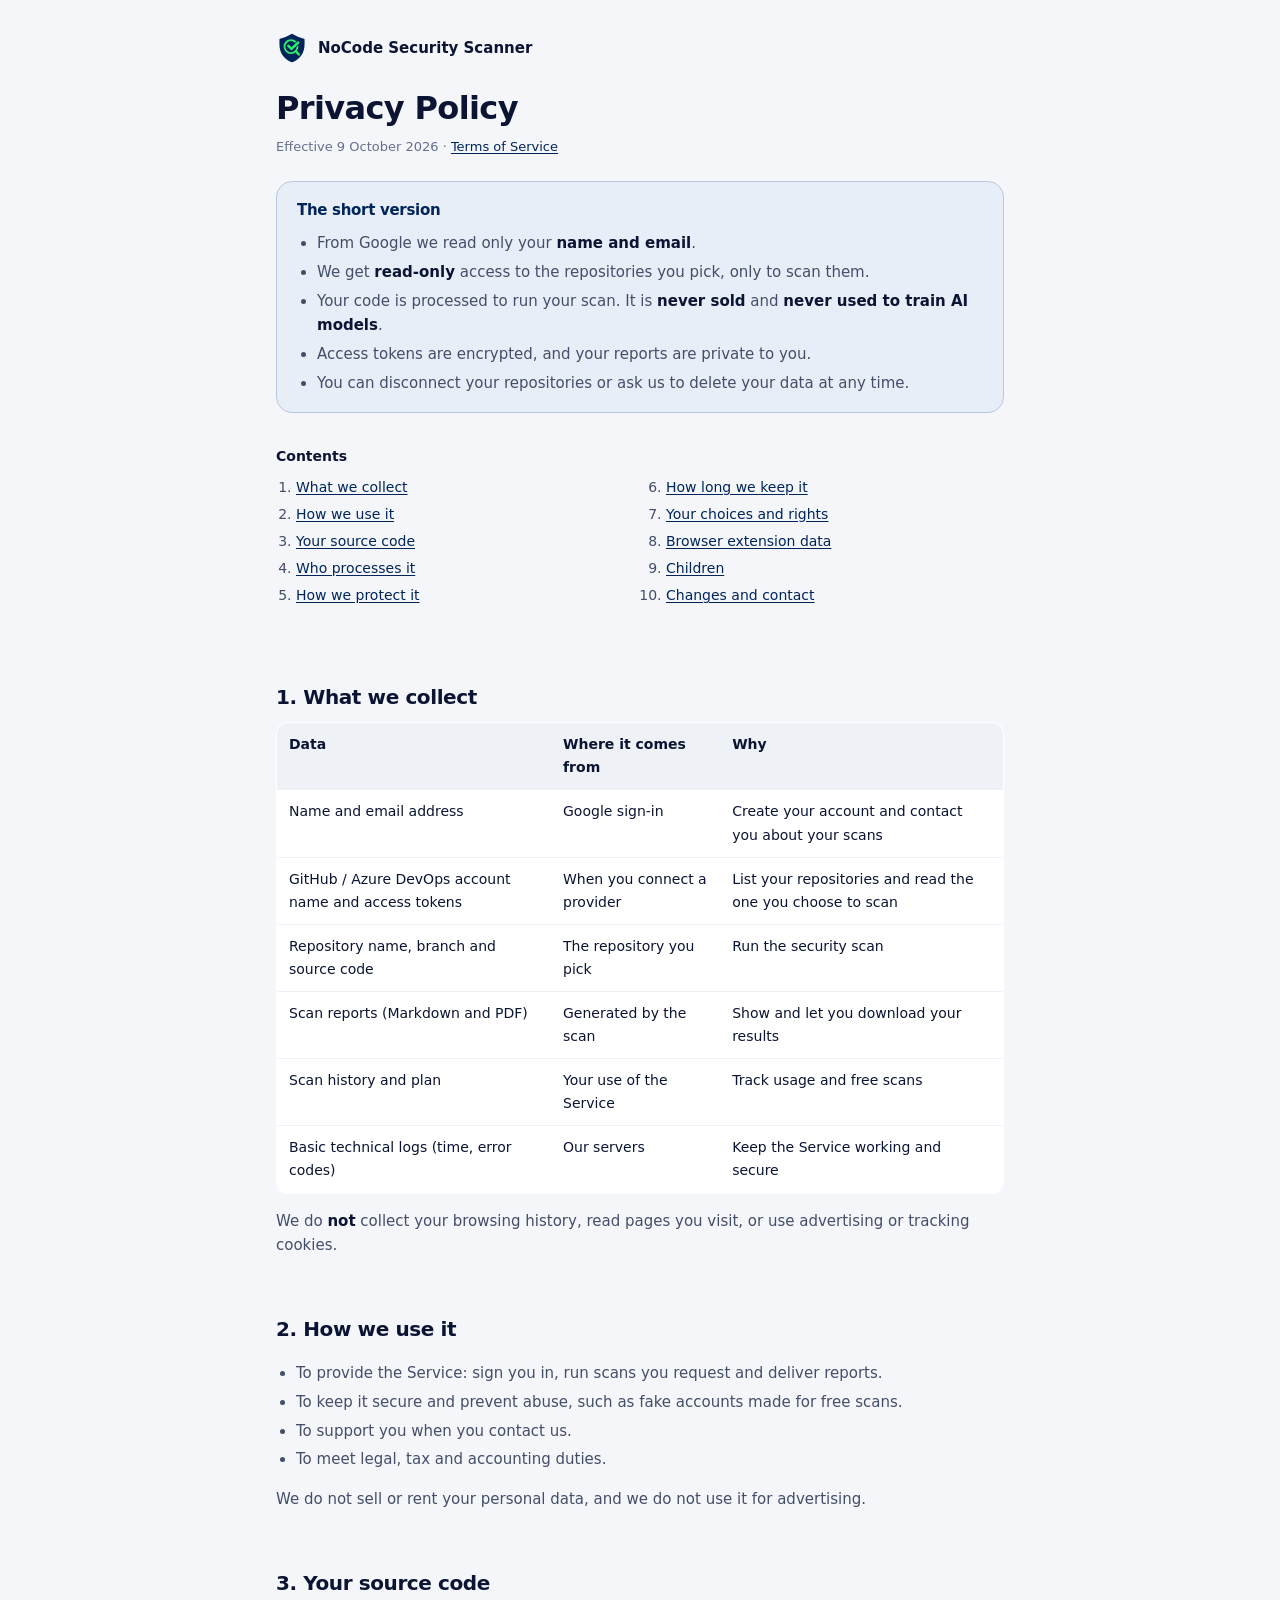
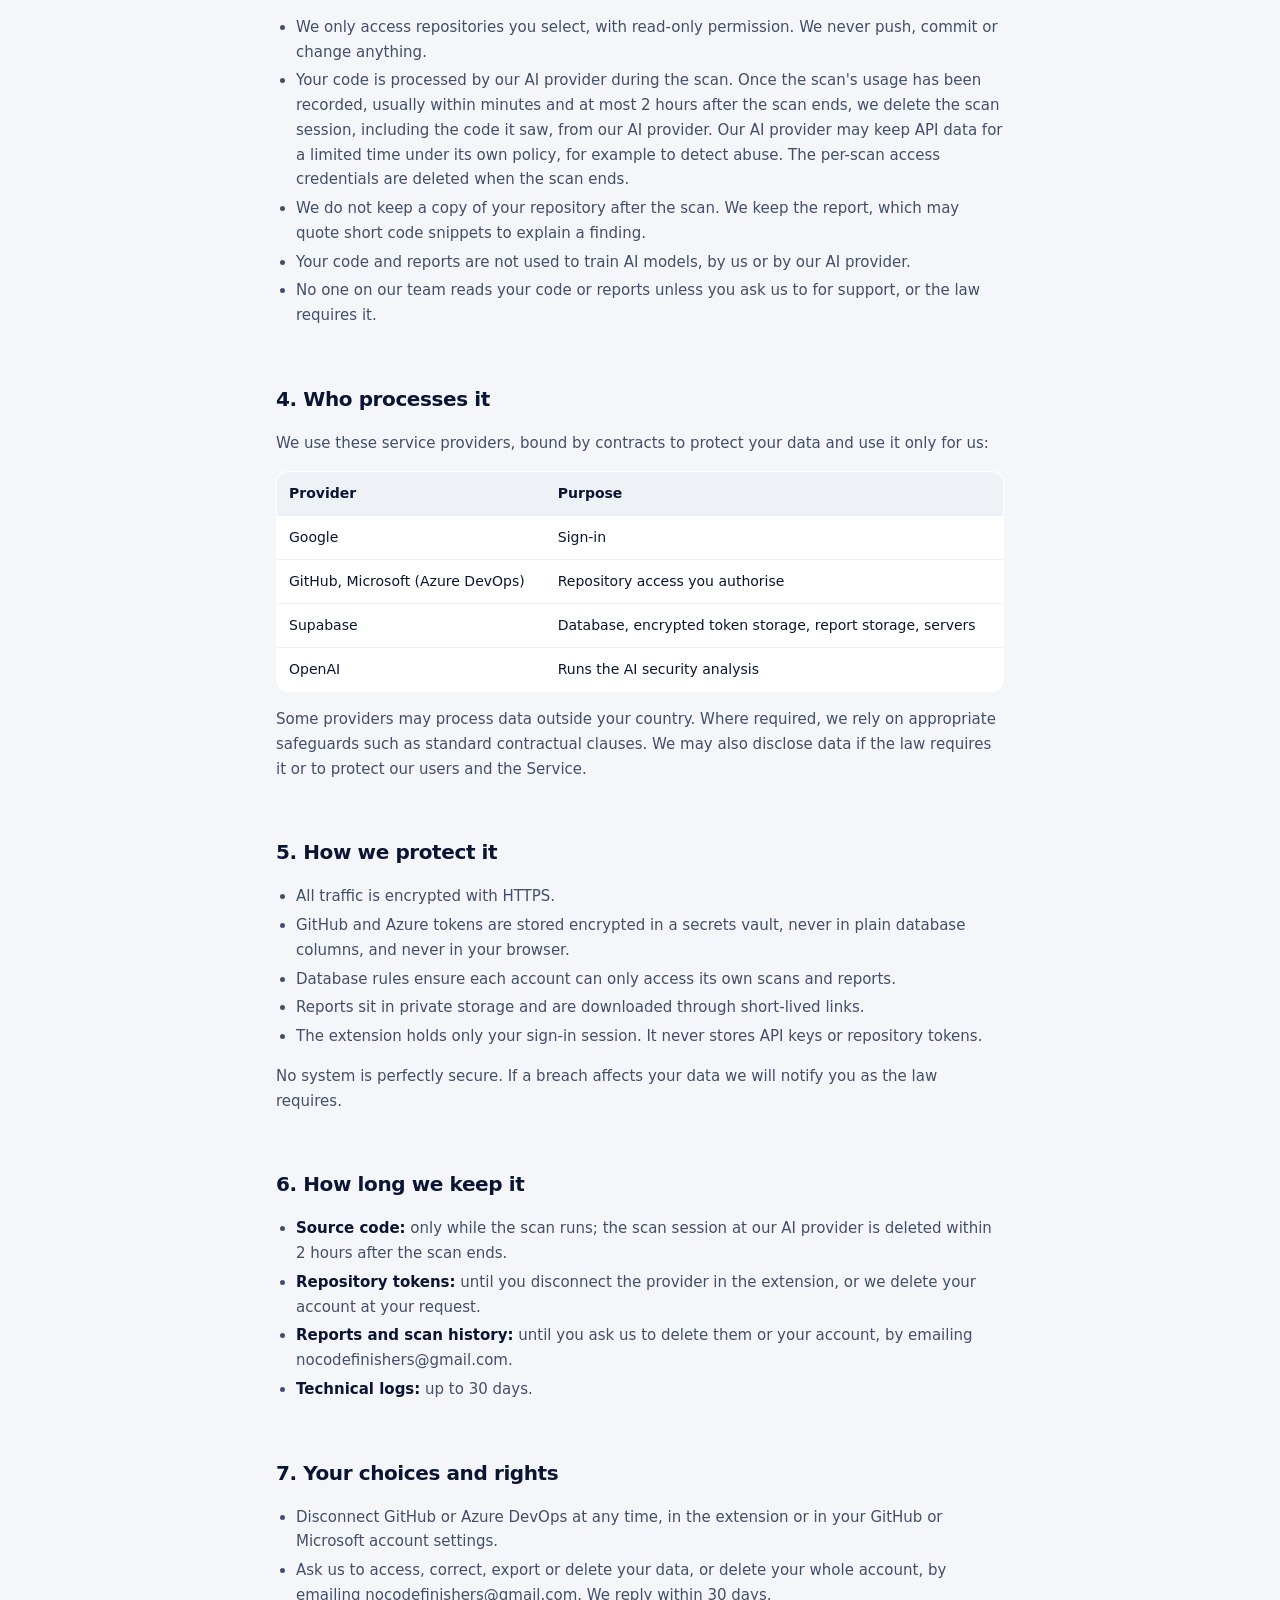
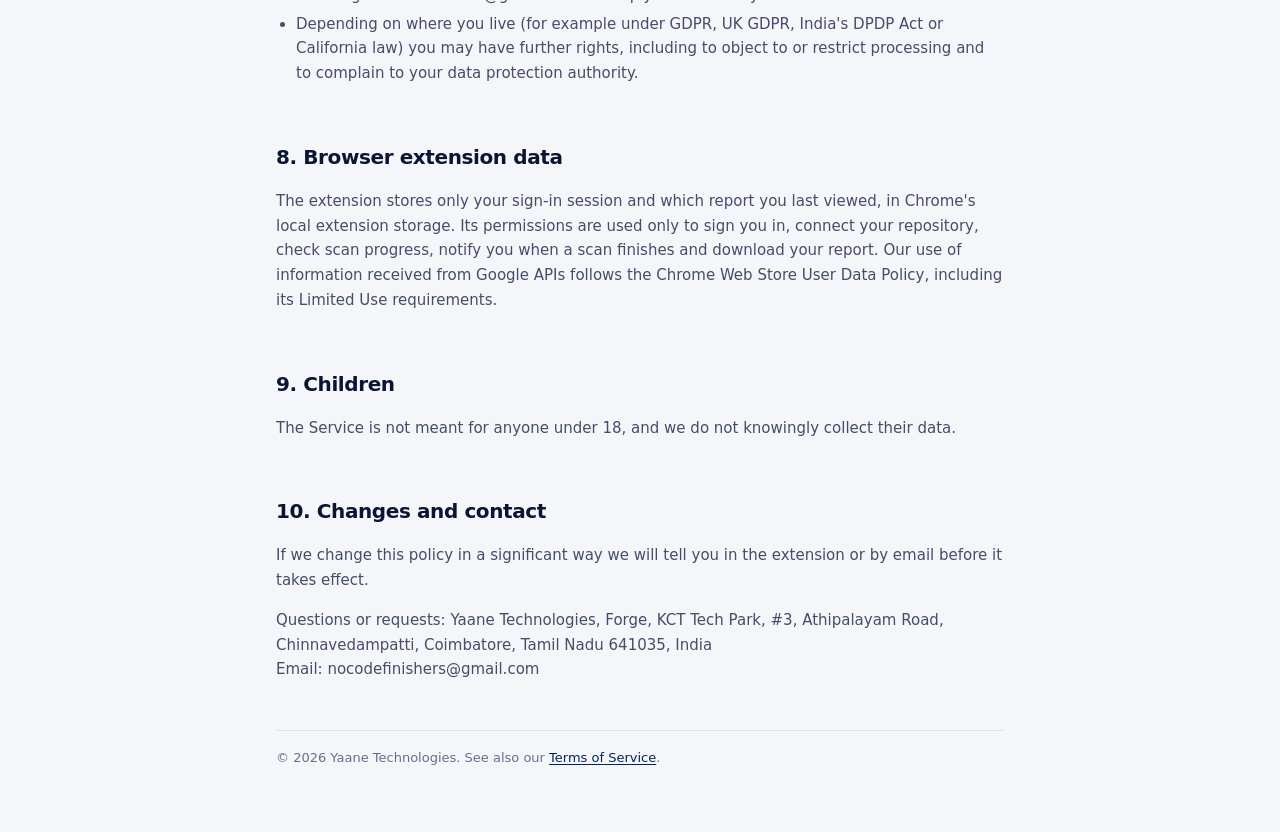
==== legal/privacy.html @ c61e83ac "Public site: home page, privacy policy, terms" ====
<!doctype html>
<html lang="en">
<head>
  <meta charset="utf-8">
  <meta name="viewport" content="width=device-width, initial-scale=1">
  <title>Privacy Policy · NoCode Security Scanner</title>
  <link rel="stylesheet" href="../popup/theme.css">
  <link rel="stylesheet" href="legal.css">
</head>
<body>
<main class="page">
  <div class="brand">
    <span class="brand__mark"><svg width="30" height="30" viewBox="120 70 784 884" aria-hidden="true"><path fill="#01255B" d="M496 96Q512 86 528 96Q700 200 864 238Q882 243 882 262L882 400Q882 780 520 932Q512 936 504 932Q142 780 142 400L142 262Q142 243 160 238Q324 200 496 96Z"/><circle cx="482" cy="470" r="191" fill="none" stroke="#2AEF6B" stroke-width="54"/><g fill="none" stroke-linecap="round" stroke-linejoin="round"><path d="M628 606L712 706" stroke="#2AEF6B" stroke-width="70"/><path d="M405 447L497 540L695 350" stroke="#01255B" stroke-width="122"/><path d="M405 447L497 540L695 350" stroke="#2AEF6B" stroke-width="72"/></g></svg></span>
    NoCode Security Scanner
  </div>

  <h1>Privacy Policy</h1>
  <p class="meta">Effective 9 October 2026 · <a href="terms.html">Terms of Service</a></p>

  <div class="summary">
    <h2>The short version</h2>
    <ul>
      <li>From Google we read only your <strong>name and email</strong>.</li>
      <li>We get <strong>read-only</strong> access to the repositories you pick, only to scan them.</li>
      <li>Your code is processed to run your scan. It is <strong>never sold</strong> and <strong>never used to train AI models</strong>.</li>
      <li>Access tokens are encrypted, and your reports are private to you.</li>
      <li>You can disconnect your repositories or ask us to delete your data at any time.</li>
    </ul>
  </div>

  <nav class="toc" aria-label="Contents">
    <strong>Contents</strong>
    <ol>
      <li><a href="#collect">What we collect</a></li>
      <li><a href="#use">How we use it</a></li>
      <li><a href="#code">Your source code</a></li>
      <li><a href="#processors">Who processes it</a></li>
      <li><a href="#security">How we protect it</a></li>
      <li><a href="#retention">How long we keep it</a></li>
      <li><a href="#rights">Your choices and rights</a></li>
      <li><a href="#extension">Browser extension data</a></li>
      <li><a href="#children">Children</a></li>
      <li><a href="#changes">Changes and contact</a></li>
    </ol>
  </nav>

  <section id="collect">
    <h2>1. What we collect</h2>
    <table>
      <thead><tr><th>Data</th><th>Where it comes from</th><th>Why</th></tr></thead>
      <tbody>
        <tr><td>Name and email address</td><td>Google sign-in</td><td>Create your account and contact you about your scans</td></tr>
        <tr><td>GitHub / Azure DevOps account name and access tokens</td><td>When you connect a provider</td><td>List your repositories and read the one you choose to scan</td></tr>
        <tr><td>Repository name, branch and source code</td><td>The repository you pick</td><td>Run the security scan</td></tr>
        <tr><td>Scan reports (Markdown and PDF)</td><td>Generated by the scan</td><td>Show and let you download your results</td></tr>
        <tr><td>Scan history and plan</td><td>Your use of the Service</td><td>Track usage and free scans</td></tr>
        <!-- Restore when paid plans launch: <tr><td>Scan history, plan, credits and payment records</td><td>Your use of the Service</td><td>Track usage, free scans and purchases</td></tr> -->
        <tr><td>Basic technical logs (time, error codes)</td><td>Our servers</td><td>Keep the Service working and secure</td></tr>
      </tbody>
    </table>
    <p>We do <strong>not</strong> collect your browsing history, read pages you visit, or use advertising or tracking cookies.</p>
    <!-- Restore when paid plans launch: Card details are handled by our payment provider; we never see or store your full card number. -->
  </section>

  <section id="use">
    <h2>2. How we use it</h2>
    <ul>
      <li>To provide the Service: sign you in, run scans you request and deliver reports.</li>
      <li>To keep it secure and prevent abuse, such as fake accounts made for free scans.</li>
      <li>To support you when you contact us.</li>
      <li>To meet legal, tax and accounting duties.</li>
    </ul>
    <p>We do not sell or rent your personal data, and we do not use it for advertising.</p>
  </section>

  <section id="code">
    <h2>3. Your source code</h2>
    <ul>
      <li>We only access repositories you select, with read-only permission. We never push, commit or change anything.</li>
      <li>Your code is processed by our AI provider during the scan. Once the scan's usage has been recorded, usually within minutes and at most 2 hours after the scan ends, we delete the scan session, including the code it saw, from our AI provider. Our AI provider may keep API data for a limited time under its own policy, for example to detect abuse. The per-scan access credentials are deleted when the scan ends.</li>
      <li>We do not keep a copy of your repository after the scan. We keep the report, which may quote short code snippets to explain a finding.</li>
      <li>Your code and reports are not used to train AI models, by us or by our AI provider.</li>
      <li>No one on our team reads your code or reports unless you ask us to for support, or the law requires it.</li>
    </ul>
  </section>

  <section id="processors">
    <h2>4. Who processes it</h2>
    <p>We use these service providers, bound by contracts to protect your data and use it only for us:</p>
    <table>
      <thead><tr><th>Provider</th><th>Purpose</th></tr></thead>
      <tbody>
        <tr><td>Google</td><td>Sign-in</td></tr>
        <tr><td>GitHub, Microsoft (Azure DevOps)</td><td>Repository access you authorise</td></tr>
        <tr><td>Supabase</td><td>Database, encrypted token storage, report storage, servers</td></tr>
        <tr><td>OpenAI</td><td>Runs the AI security analysis</td></tr>
        <!-- Restore when paid plans launch, with the provider's name: <tr><td>Payment provider</td><td>Payments</td></tr> -->
      </tbody>
    </table>
    <p>Some providers may process data outside your country. Where required, we rely on appropriate safeguards such as standard contractual clauses. We may also disclose data if the law requires it or to protect our users and the Service.</p>
  </section>

  <section id="security">
    <h2>5. How we protect it</h2>
    <ul>
      <li>All traffic is encrypted with HTTPS.</li>
      <li>GitHub and Azure tokens are stored encrypted in a secrets vault, never in plain database columns, and never in your browser.</li>
      <li>Database rules ensure each account can only access its own scans and reports.</li>
      <li>Reports sit in private storage and are downloaded through short-lived links.</li>
      <li>The extension holds only your sign-in session. It never stores API keys or repository tokens.</li>
    </ul>
    <p>No system is perfectly secure. If a breach affects your data we will notify you as the law requires.</p>
  </section>

  <section id="retention">
    <h2>6. How long we keep it</h2>
    <ul>
      <li><strong>Source code:</strong> only while the scan runs; the scan session at our AI provider is deleted within 2 hours after the scan ends.</li>
      <li><strong>Repository tokens:</strong> until you disconnect the provider in the extension, or we delete your account at your request.</li>
      <li><strong>Reports and scan history:</strong> until you ask us to delete them or your account, by emailing nocodefinishers@gmail.com.</li>
      <!-- Restore when paid plans launch: <li><strong>Payment records:</strong> as long as tax and accounting law requires.</li> -->
      <li><strong>Technical logs:</strong> up to 30 days.</li>
    </ul>
  </section>

  <section id="rights">
    <h2>7. Your choices and rights</h2>
    <ul>
      <li>Disconnect GitHub or Azure DevOps at any time, in the extension or in your GitHub or Microsoft account settings.</li>
      <li>Ask us to access, correct, export or delete your data, or delete your whole account, by emailing nocodefinishers@gmail.com. We reply within 30 days.</li>
      <li>Depending on where you live (for example under GDPR, UK GDPR, India's DPDP Act or California law) you may have further rights, including to object to or restrict processing and to complain to your data protection authority.</li>
    </ul>
  </section>

  <section id="extension">
    <h2>8. Browser extension data</h2>
    <p>The extension stores only your sign-in session and which report you last viewed, in Chrome's local extension storage. Its permissions are used only to sign you in, connect your repository, check scan progress, notify you when a scan finishes and download your report. Our use of information received from Google APIs follows the Chrome Web Store User Data Policy, including its Limited Use requirements.</p>
  </section>

  <section id="children">
    <h2>9. Children</h2>
    <p>The Service is not meant for anyone under 18, and we do not knowingly collect their data.</p>
  </section>

  <section id="changes">
    <h2>10. Changes and contact</h2>
    <p>If we change this policy in a significant way we will tell you in the extension or by email before it takes effect.</p>
    <p>Questions or requests: Yaane Technologies, Forge, KCT Tech Park, #3, Athipalayam Road, Chinnavedampatti, Coimbatore, Tamil Nadu 641035, India<br>Email: nocodefinishers@gmail.com</p>
  </section>

  <footer>© 2026 Yaane Technologies. See also our <a href="terms.html">Terms of Service</a>.</footer>
</main>
</body>
</html>
---- popup/theme.css ----
/* ==========================================================================
   NoCode Security Scanner — theme (locked brand palette, see Brand below)
   The single place for every colour, font, size, space, radius, shadow and
   timing in the popup. styles.css reads these tokens only, so re-branding
   means editing this file and nothing else.
   ========================================================================== */

/* Fonts ship inside the extension: MV3 pages load no remote assets. */
@font-face {
  font-family: "Geist";
  src: url("../fonts/Geist-Variable.woff2") format("woff2");
  font-weight: 100 900;
  font-display: swap;
}
@font-face {
  font-family: "Geist Mono";
  src: url("../fonts/GeistMono-Medium.woff2") format("woff2");
  font-weight: 500;
  font-display: swap;
}

:root {
  /* --- Brand ------------------------------------------------------------- */
  /* LOCKED BRAND PALETTE: taken from the official logo (navy shield, signal-green
     magnifier and check) and banner. Do not change these values; every screen,
     page and asset uses them. White on --brand is 14.8:1; signal green is a fill
     and a colour on navy only, never text on white (1.5:1). */
  --brand:          #01255B;   /* logo navy: primary fill, header, buttons */
  --brand-hover:    #0B3577;
  --brand-ink:      #01255B;   /* navy text on white */
  --brand-soft:     #E8EEF7;   /* selected rows, icon wells */
  --brand-soft-2:   #D3DEEE;   /* focus halo, active phase halo */
  --brand-edge:     #B9C8E1;
  --brand-deep:     #081449;   /* banner wordmark navy: hero and dark surfaces */
  --accent:         #2AEF6B;   /* logo signal green: fills, dots, progress, marks on navy */
  --accent-shield:  #2BA45C;   /* banner shield green */
  --accent-ink:     #13803E;   /* green text on white (5.0:1) */
  --accent-soft:    #E7F8EE;
  --brand-gradient:    linear-gradient(135deg, var(--brand-deep) 0%, var(--brand) 100%);
  --progress-gradient: linear-gradient(90deg, var(--accent-shield), var(--accent));

  /* --- Neutrals ---------------------------------------------------------- */
  /* Neutrals lean slightly navy so the greys sit with the brand. */
  --ink:            #0B1533;
  --muted:          #55607A;
  --caption:        #66708A;
  --quiet-ink:      #444E68;
  --on-brand:       #FFFFFF;
  --ground:         #F4F6FA;   /* popup background */
  --surface:        #FFFFFF;   /* cards, header, footer */
  --sunken:         #EEF1F6;   /* disabled / used cards */
  --sunken-2:       #DDE3EC;   /* "Used" badge, disabled icon wells */
  --track:          #E7EBF2;   /* progress tracks, disabled buttons */
  --line:           #E1E6EE;
  --line-soft:      #EDF0F5;   /* dividers inside cards */
  --line-strong:    #D0D7E3;
  --control-edge:   #C1C9D7;   /* unselected radio rings */

  /* --- Status ------------------------------------------------------------ */
  --success:        #12805C;
  --success-ink:    #0E6A4C;
  --success-soft:   #E6F5EE;
  /* Neutral information (public repos, minute-long scans): blue, so it never
     reads as the brand or as success. */
  --info:           #2563EB;
  --info-ink:       #1D4ED8;
  --info-soft:      #EAF0FE;

  --sev-critical:      #C4231A;  --sev-critical-ink: #9B1C14;  --sev-critical-soft: #FDECEB;
  --sev-high:          #E8590C;  --sev-high-ink:     #9A3A07;  --sev-high-soft:     #FEF0E6;
  --sev-medium:        #CA8A04;  --sev-medium-ink:   #7C5304;  --sev-medium-soft:   #FDF6E3;
  --sev-low:           #2563EB;  --sev-low-ink:      #1D4ED8;  --sev-low-soft:      #EAF0FE;

  --danger-bg:      #FDECEB;
  --danger-edge:    #F6C9C5;
  --danger-ink:     #9B1C14;

  /* Provider marks */
  --github-bg:      #0B1533;
  --azure-bg:       #EAF0FE;
  --azure-ink:      #1D4ED8;

  /* --- Type -------------------------------------------------------------- */
  --font-sans: "Geist", system-ui, -apple-system, "Segoe UI", sans-serif;
  --font-mono: "Geist Mono", ui-monospace, "SFMono-Regular", Menlo, monospace;
  --fs-10: 10px;
  --fs-11: 11px;
  --fs-12: 12px;
  --fs-13: 13px;
  --fs-14: 14px;
  --fs-15: 15px;
  --fs-20: 20px;
  --fs-22: 22px;
  --fw-regular:  400;
  --fw-medium:   500;
  --fw-semibold: 600;
  --fw-bold:     700;
  --lh-tight: 1.25;
  --lh-body:  1.5;
  --tracking-tight: -0.02em;

  /* --- Space (4px scale) ------------------------------------------------- */
  --space-1:  4px;
  --space-2:  8px;
  --space-3: 12px;
  --space-4: 16px;
  --space-5: 20px;
  --space-6: 24px;
  --space-7: 32px;

  /* --- Radius ------------------------------------------------------------ */
  --radius-sm:    8px;
  --radius-md:   10px;
  --radius-lg:   12px;
  --radius-xl:   14px;
  --radius-2xl:  16px;
  --radius-pill: 999px;

  /* --- Elevation and focus ----------------------------------------------- */
  --shadow-sm:   0 1px 2px rgba(1, 37, 91, .07);
  --shadow-logo: 0 10px 24px -10px var(--brand);
  --ring-brand:  0 0 0 4px var(--brand-soft);
  --focus-ring:  0 0 0 3px var(--brand-soft-2);

  /* --- Motion ------------------------------------------------------------ */
  --dur-fast:  140ms;
  --dur-pulse: 2.4s;
  --ease: cubic-bezier(.22, .61, .36, 1);

  /* --- Popup geometry (Chrome caps popups at 800 x 600) ------------------- */
  --popup-width:   380px;
  --popup-height:  600px;
  --header-height: 52px;
  --gutter:        16px;
  --control-height: 44px;
}
---- legal/legal.css ----
/* Terms and Privacy pages. Reads theme.css tokens only, like the popup. */

* { box-sizing: border-box; }
body {
  margin: 0;
  font-family: var(--font-sans);
  font-size: var(--fs-15);
  line-height: 1.65;
  color: var(--ink);
  background: var(--ground);
}
.page { max-width: 760px; margin: 0 auto; padding: var(--space-7) var(--gutter) 64px; }

.brand { display: flex; align-items: center; gap: 10px; margin-bottom: var(--space-6); font-weight: var(--fw-bold); }
.brand__mark {
  width: 32px; height: 32px;
  display: grid; place-items: center;
}

h1 { margin: 0; font-size: 32px; line-height: var(--lh-tight); letter-spacing: var(--tracking-tight); }
.meta { margin: var(--space-2) 0 var(--space-6); font-size: var(--fs-13); color: var(--caption); }

.summary {
  margin-bottom: var(--space-7); padding: var(--space-4) var(--space-5);
  border: 1px solid var(--brand-edge); border-radius: var(--radius-2xl); background: var(--brand-soft);
}
.summary h2 { margin: 0 0 var(--space-2); font-size: var(--fs-15); color: var(--brand-ink); }
.summary ul { margin: 0; padding-left: var(--space-5); }

.toc { margin-bottom: var(--space-7); font-size: var(--fs-14); }
.toc ol { margin: var(--space-2) 0 0; padding-left: var(--space-5); columns: 2; column-gap: var(--space-7); }

section { padding-top: var(--space-2); }
h2 { margin: var(--space-7) 0 var(--space-2); font-size: var(--fs-20); letter-spacing: var(--tracking-tight); }
p, li { color: var(--quiet-ink); }
ul { padding-left: var(--space-5); }
li + li { margin-top: var(--space-1); }
strong { color: var(--ink); }
a { color: var(--brand-ink); text-underline-offset: 2px; }

table { width: 100%; border-collapse: collapse; font-size: var(--fs-14); background: var(--surface); border: 1px solid var(--line); border-radius: var(--radius-lg); overflow: hidden; }
th, td { padding: 10px var(--space-3); text-align: left; vertical-align: top; border-bottom: 1px solid var(--line-soft); }
th { font-weight: var(--fw-semibold); background: var(--sunken); }

footer { margin-top: 48px; padding-top: var(--space-4); border-top: 1px solid var(--line); font-size: var(--fs-13); color: var(--caption); }

@media (max-width: 560px) {
  h1 { font-size: 26px; }
  .toc ol { columns: 1; }
  table { display: block; overflow-x: auto; }
}
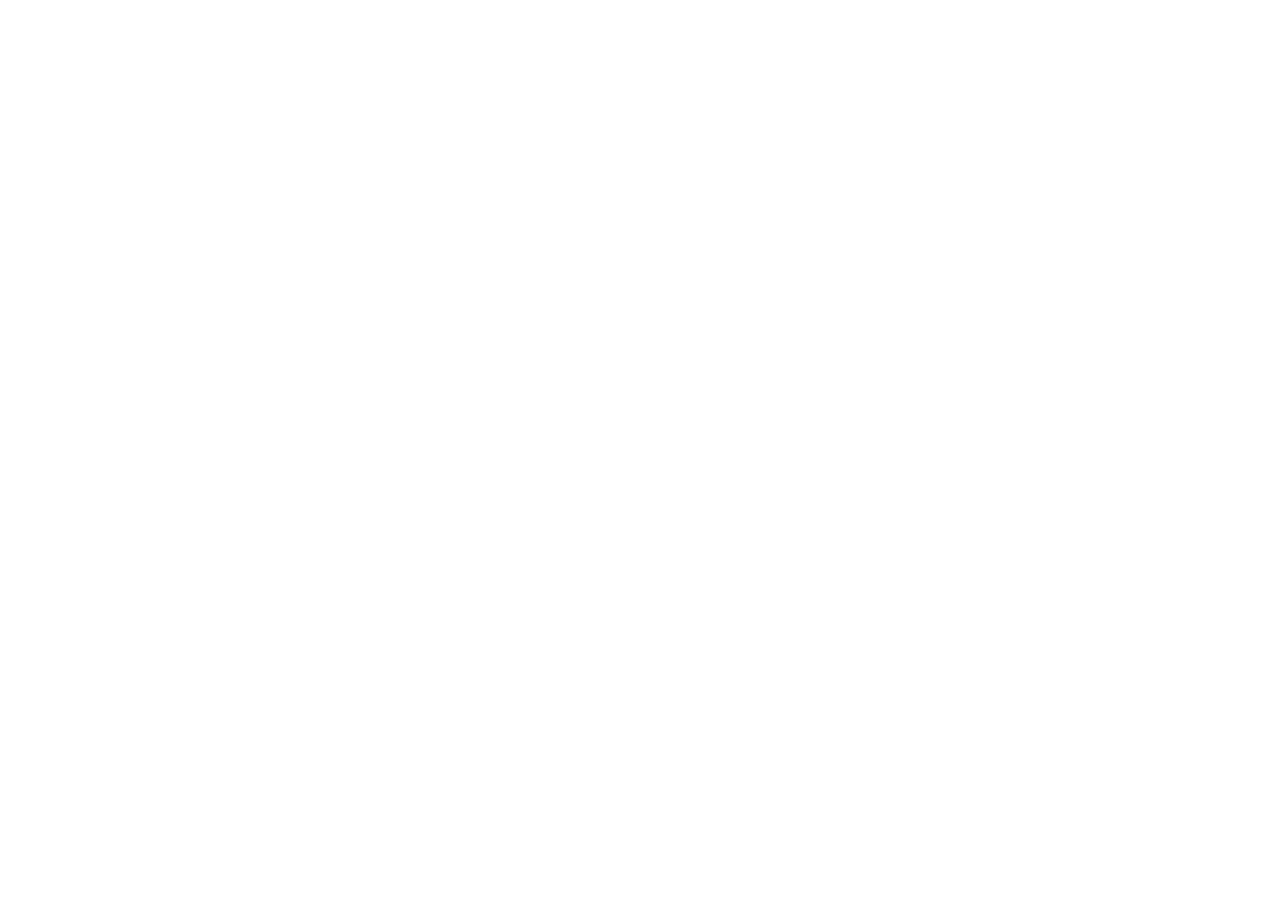
==== commit 2f0211cc: "Redirect to the official pages on nocodefinishers.com" ====
--- a/legal/privacy.html
+++ b/legal/privacy.html
@@ -2,153 +2,13 @@
 <html lang="en">
 <head>
   <meta charset="utf-8">
-  <meta name="viewport" content="width=device-width, initial-scale=1">
   <title>Privacy Policy · NoCode Security Scanner</title>
-  <link rel="stylesheet" href="../popup/theme.css">
-  <link rel="stylesheet" href="legal.css">
+  <meta http-equiv="refresh" content="0; url=https://www.nocodefinishers.com/privacy-policy">
+  <link rel="canonical" href="https://www.nocodefinishers.com/privacy-policy">
+  <meta name="robots" content="noindex">
 </head>
-<body>
-<main class="page">
-  <div class="brand">
-    <span class="brand__mark"><svg width="30" height="30" viewBox="120 70 784 884" aria-hidden="true"><path fill="#01255B" d="M496 96Q512 86 528 96Q700 200 864 238Q882 243 882 262L882 400Q882 780 520 932Q512 936 504 932Q142 780 142 400L142 262Q142 243 160 238Q324 200 496 96Z"/><circle cx="482" cy="470" r="191" fill="none" stroke="#2AEF6B" stroke-width="54"/><g fill="none" stroke-linecap="round" stroke-linejoin="round"><path d="M628 606L712 706" stroke="#2AEF6B" stroke-width="70"/><path d="M405 447L497 540L695 350" stroke="#01255B" stroke-width="122"/><path d="M405 447L497 540L695 350" stroke="#2AEF6B" stroke-width="72"/></g></svg></span>
-    NoCode Security Scanner
-  </div>
-
-  <h1>Privacy Policy</h1>
-  <p class="meta">Effective 9 October 2026 · <a href="terms.html">Terms of Service</a></p>
-
-  <div class="summary">
-    <h2>The short version</h2>
-    <ul>
-      <li>From Google we read only your <strong>name and email</strong>.</li>
-      <li>We get <strong>read-only</strong> access to the repositories you pick, only to scan them.</li>
-      <li>Your code is processed to run your scan. It is <strong>never sold</strong> and <strong>never used to train AI models</strong>.</li>
-      <li>Access tokens are encrypted, and your reports are private to you.</li>
-      <li>You can disconnect your repositories or ask us to delete your data at any time.</li>
-    </ul>
-  </div>
-
-  <nav class="toc" aria-label="Contents">
-    <strong>Contents</strong>
-    <ol>
-      <li><a href="#collect">What we collect</a></li>
-      <li><a href="#use">How we use it</a></li>
-      <li><a href="#code">Your source code</a></li>
-      <li><a href="#processors">Who processes it</a></li>
-      <li><a href="#security">How we protect it</a></li>
-      <li><a href="#retention">How long we keep it</a></li>
-      <li><a href="#rights">Your choices and rights</a></li>
-      <li><a href="#extension">Browser extension data</a></li>
-      <li><a href="#children">Children</a></li>
-      <li><a href="#changes">Changes and contact</a></li>
-    </ol>
-  </nav>
-
-  <section id="collect">
-    <h2>1. What we collect</h2>
-    <table>
-      <thead><tr><th>Data</th><th>Where it comes from</th><th>Why</th></tr></thead>
-      <tbody>
-        <tr><td>Name and email address</td><td>Google sign-in</td><td>Create your account and contact you about your scans</td></tr>
-        <tr><td>GitHub / Azure DevOps account name and access tokens</td><td>When you connect a provider</td><td>List your repositories and read the one you choose to scan</td></tr>
-        <tr><td>Repository name, branch and source code</td><td>The repository you pick</td><td>Run the security scan</td></tr>
-        <tr><td>Scan reports (Markdown and PDF)</td><td>Generated by the scan</td><td>Show and let you download your results</td></tr>
-        <tr><td>Scan history and plan</td><td>Your use of the Service</td><td>Track usage and free scans</td></tr>
-        <!-- Restore when paid plans launch: <tr><td>Scan history, plan, credits and payment records</td><td>Your use of the Service</td><td>Track usage, free scans and purchases</td></tr> -->
-        <tr><td>Basic technical logs (time, error codes)</td><td>Our servers</td><td>Keep the Service working and secure</td></tr>
-      </tbody>
-    </table>
-    <p>We do <strong>not</strong> collect your browsing history, read pages you visit, or use advertising or tracking cookies.</p>
-    <!-- Restore when paid plans launch: Card details are handled by our payment provider; we never see or store your full card number. -->
-  </section>
-
-  <section id="use">
-    <h2>2. How we use it</h2>
-    <ul>
-      <li>To provide the Service: sign you in, run scans you request and deliver reports.</li>
-      <li>To keep it secure and prevent abuse, such as fake accounts made for free scans.</li>
-      <li>To support you when you contact us.</li>
-      <li>To meet legal, tax and accounting duties.</li>
-    </ul>
-    <p>We do not sell or rent your personal data, and we do not use it for advertising.</p>
-  </section>
-
-  <section id="code">
-    <h2>3. Your source code</h2>
-    <ul>
-      <li>We only access repositories you select, with read-only permission. We never push, commit or change anything.</li>
-      <li>Your code is processed by our AI provider during the scan. Once the scan's usage has been recorded, usually within minutes and at most 2 hours after the scan ends, we delete the scan session, including the code it saw, from our AI provider. Our AI provider may keep API data for a limited time under its own policy, for example to detect abuse. The per-scan access credentials are deleted when the scan ends.</li>
-      <li>We do not keep a copy of your repository after the scan. We keep the report, which may quote short code snippets to explain a finding.</li>
-      <li>Your code and reports are not used to train AI models, by us or by our AI provider.</li>
-      <li>No one on our team reads your code or reports unless you ask us to for support, or the law requires it.</li>
-    </ul>
-  </section>
-
-  <section id="processors">
-    <h2>4. Who processes it</h2>
-    <p>We use these service providers, bound by contracts to protect your data and use it only for us:</p>
-    <table>
-      <thead><tr><th>Provider</th><th>Purpose</th></tr></thead>
-      <tbody>
-        <tr><td>Google</td><td>Sign-in</td></tr>
-        <tr><td>GitHub, Microsoft (Azure DevOps)</td><td>Repository access you authorise</td></tr>
-        <tr><td>Supabase</td><td>Database, encrypted token storage, report storage, servers</td></tr>
-        <tr><td>OpenAI</td><td>Runs the AI security analysis</td></tr>
-        <!-- Restore when paid plans launch, with the provider's name: <tr><td>Payment provider</td><td>Payments</td></tr> -->
-      </tbody>
-    </table>
-    <p>Some providers may process data outside your country. Where required, we rely on appropriate safeguards such as standard contractual clauses. We may also disclose data if the law requires it or to protect our users and the Service.</p>
-  </section>
-
-  <section id="security">
-    <h2>5. How we protect it</h2>
-    <ul>
-      <li>All traffic is encrypted with HTTPS.</li>
-      <li>GitHub and Azure tokens are stored encrypted in a secrets vault, never in plain database columns, and never in your browser.</li>
-      <li>Database rules ensure each account can only access its own scans and reports.</li>
-      <li>Reports sit in private storage and are downloaded through short-lived links.</li>
-      <li>The extension holds only your sign-in session. It never stores API keys or repository tokens.</li>
-    </ul>
-    <p>No system is perfectly secure. If a breach affects your data we will notify you as the law requires.</p>
-  </section>
-
-  <section id="retention">
-    <h2>6. How long we keep it</h2>
-    <ul>
-      <li><strong>Source code:</strong> only while the scan runs; the scan session at our AI provider is deleted within 2 hours after the scan ends.</li>
-      <li><strong>Repository tokens:</strong> until you disconnect the provider in the extension, or we delete your account at your request.</li>
-      <li><strong>Reports and scan history:</strong> until you ask us to delete them or your account, by emailing nocodefinishers@gmail.com.</li>
-      <!-- Restore when paid plans launch: <li><strong>Payment records:</strong> as long as tax and accounting law requires.</li> -->
-      <li><strong>Technical logs:</strong> up to 30 days.</li>
-    </ul>
-  </section>
-
-  <section id="rights">
-    <h2>7. Your choices and rights</h2>
-    <ul>
-      <li>Disconnect GitHub or Azure DevOps at any time, in the extension or in your GitHub or Microsoft account settings.</li>
-      <li>Ask us to access, correct, export or delete your data, or delete your whole account, by emailing nocodefinishers@gmail.com. We reply within 30 days.</li>
-      <li>Depending on where you live (for example under GDPR, UK GDPR, India's DPDP Act or California law) you may have further rights, including to object to or restrict processing and to complain to your data protection authority.</li>
-    </ul>
-  </section>
-
-  <section id="extension">
-    <h2>8. Browser extension data</h2>
-    <p>The extension stores only your sign-in session and which report you last viewed, in Chrome's local extension storage. Its permissions are used only to sign you in, connect your repository, check scan progress, notify you when a scan finishes and download your report. Our use of information received from Google APIs follows the Chrome Web Store User Data Policy, including its Limited Use requirements.</p>
-  </section>
-
-  <section id="children">
-    <h2>9. Children</h2>
-    <p>The Service is not meant for anyone under 18, and we do not knowingly collect their data.</p>
-  </section>
-
-  <section id="changes">
-    <h2>10. Changes and contact</h2>
-    <p>If we change this policy in a significant way we will tell you in the extension or by email before it takes effect.</p>
-    <p>Questions or requests: Yaane Technologies, Forge, KCT Tech Park, #3, Athipalayam Road, Chinnavedampatti, Coimbatore, Tamil Nadu 641035, India<br>Email: nocodefinishers@gmail.com</p>
-  </section>
-
-  <footer>© 2026 Yaane Technologies. See also our <a href="terms.html">Terms of Service</a>.</footer>
-</main>
+<body style="font-family:system-ui,sans-serif;padding:24px">
+  <!-- Moved: the official Privacy Policy is on nocodefinishers.com (one shared policy for the website and extensions). -->
+  <p>Privacy Policy has moved to <a href="https://www.nocodefinishers.com/privacy-policy">https://www.nocodefinishers.com/privacy-policy</a>.</p>
 </body>
 </html>
